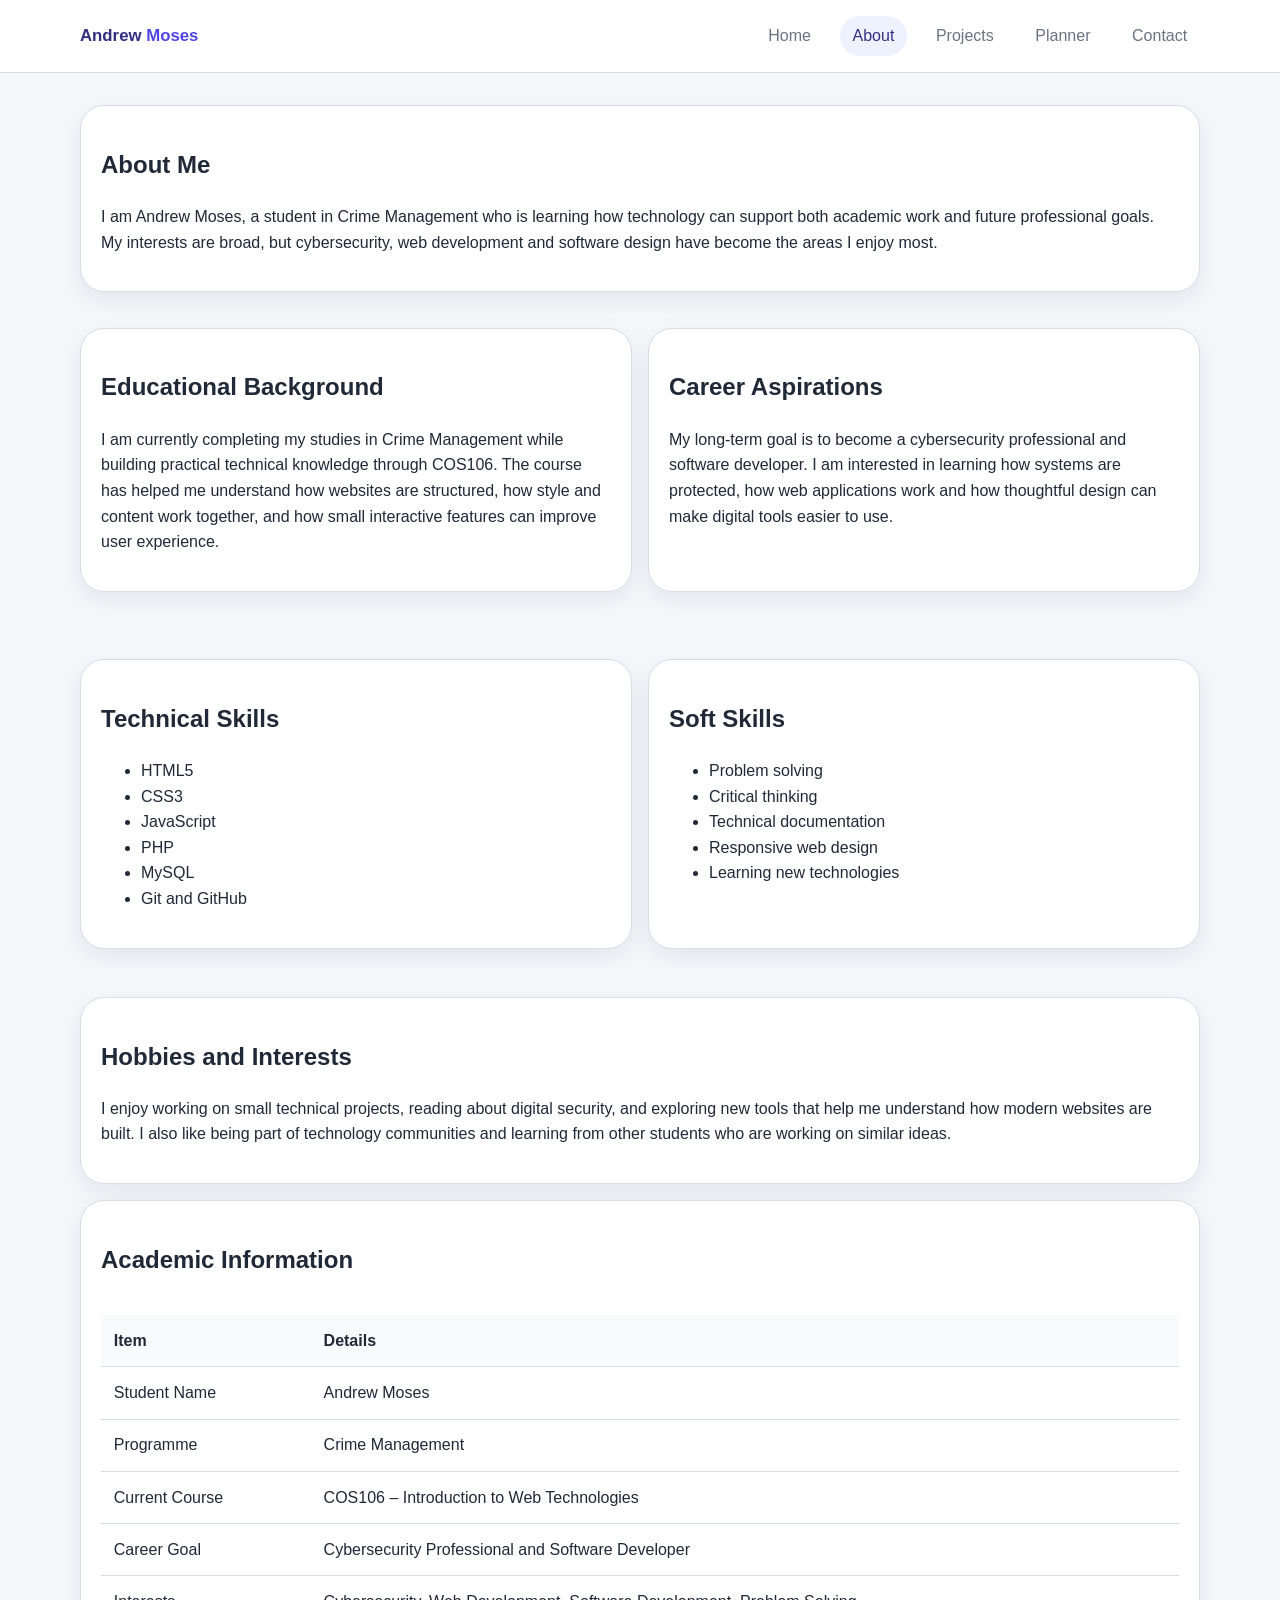
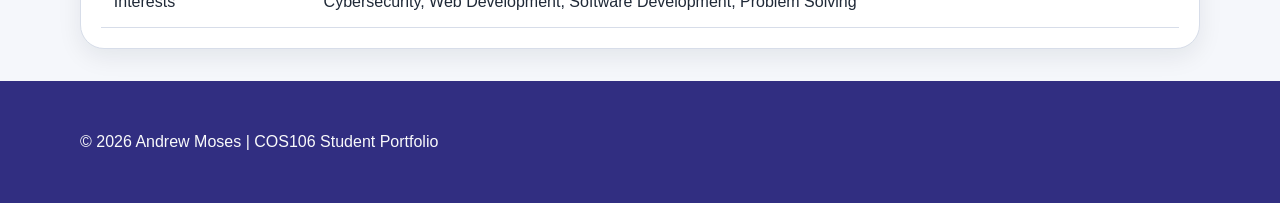
==== about.html @ 5b11bc4d "Initial commit: COS106 Student Portfolio" ====
<!DOCTYPE html>
<html lang="en">
<head>
    <meta charset="UTF-8">
    <meta name="viewport" content="width=device-width, initial-scale=1.0">
    <title>About Andrew Moses</title>
    <link rel="stylesheet" href="css/style.css">
</head>
<body>
    <header class="site-header">
        <div class="container topbar">
            <a class="brand" href="index.html">Andrew <span>Moses</span></a>
            <nav class="nav-links" aria-label="Primary navigation">
                <a href="index.html">Home</a>
                <a href="about.html" class="active">About</a>
                <a href="projects.html">Projects</a>
                <a href="planner.html">Planner</a>
                <a href="contact.html">Contact</a>
            </nav>
        </div>
    </header>

    <main class="container" style="padding-top: 2rem;">
        <section class="card">
            <h1>About Me</h1>
            <p>I am Andrew Moses, a student in Crime Management who is learning how technology can support both academic work and future professional goals. My interests are broad, but cybersecurity, web development and software design have become the areas I enjoy most.</p>
        </section>

        <section class="grid-2" style="margin-top: 1rem;">
            <article class="card">
                <h2>Educational Background</h2>
                <p>I am currently completing my studies in Crime Management while building practical technical knowledge through COS106. The course has helped me understand how websites are structured, how style and content work together, and how small interactive features can improve user experience.</p>
            </article>
            <article class="card">
                <h2>Career Aspirations</h2>
                <p>My long-term goal is to become a cybersecurity professional and software developer. I am interested in learning how systems are protected, how web applications work and how thoughtful design can make digital tools easier to use.</p>
            </article>
        </section>

        <section class="grid-2" style="margin-top: 1rem;">
            <article class="card">
                <h2>Technical Skills</h2>
                <ul>
                    <li>HTML5</li>
                    <li>CSS3</li>
                    <li>JavaScript</li>
                    <li>PHP</li>
                    <li>MySQL</li>
                    <li>Git and GitHub</li>
                </ul>
            </article>
            <article class="card">
                <h2>Soft Skills</h2>
                <ul>
                    <li>Problem solving</li>
                    <li>Critical thinking</li>
                    <li>Technical documentation</li>
                    <li>Responsive web design</li>
                    <li>Learning new technologies</li>
                </ul>
            </article>
        </section>

        <section class="card" style="margin-top: 1rem;">
            <h2>Hobbies and Interests</h2>
            <p>I enjoy working on small technical projects, reading about digital security, and exploring new tools that help me understand how modern websites are built. I also like being part of technology communities and learning from other students who are working on similar ideas.</p>
        </section>

        <section class="card" style="margin-top: 1rem;">
            <h2>Academic Information</h2>
            <div class="table-wrap">
                <table>
                    <thead>
                        <tr><th>Item</th><th>Details</th></tr>
                    </thead>
                    <tbody>
                        <tr><td>Student Name</td><td>Andrew Moses</td></tr>
                        <tr><td>Programme</td><td>Crime Management</td></tr>
                        <tr><td>Current Course</td><td>COS106 – Introduction to Web Technologies</td></tr>
                        <tr><td>Career Goal</td><td>Cybersecurity Professional and Software Developer</td></tr>
                        <tr><td>Interests</td><td>Cybersecurity, Web Development, Software Development, Problem Solving</td></tr>
                    </tbody>
                </table>
            </div>
        </section>
    </main>

    <footer class="footer">
        <div class="container">
            <p>© 2026 Andrew Moses | COS106 Student Portfolio</p>
        </div>
    </footer>

    <script src="js/main.js"></script>
</body>
</html>
---- css/style.css ----
/* Global colour palette and reusable design tokens */
:root {
    --bg: #f5f7fb;
    --surface: #ffffff;
    --surface-alt: #eef2ff;
    --text: #1f2937;
    --muted: #6b7280;
    --accent: #4f46e5;
    --accent-dark: #312e81;
    --border: #d7dde9;
    --success: #16a34a;
    --warning: #f59e0b;
    --shadow: 0 8px 24px rgba(15, 23, 42, 0.08);
}

* { box-sizing: border-box; }
body {
    margin: 0;
    font-family: "Segoe UI", Tahoma, Geneva, Verdana, sans-serif;
    background: var(--bg);
    color: var(--text);
    line-height: 1.6;
}
a { color: inherit; text-decoration: none; }
img { max-width: 100%; display: block; }
video { width: 100%; border-radius: 16px; }

.container {
    width: min(1120px, calc(100% - 2rem));
    margin: 0 auto;
}

.site-header {
    background: rgba(255,255,255,0.95);
    border-bottom: 1px solid var(--border);
    position: sticky;
    top: 0;
    z-index: 100;
    backdrop-filter: blur(16px);
}

.topbar {
    display: flex;
    justify-content: space-between;
    align-items: center;
    padding: 1rem 0;
}

.brand { font-weight: 700; color: var(--accent-dark); font-size: 1.05rem; }
.brand span { color: var(--accent); }

.nav-links {
    display: flex;
    gap: 1rem;
    flex-wrap: wrap;
}
.nav-links a {
    padding: 0.45rem 0.8rem;
    border-radius: 999px;
    transition: all 0.2s ease;
    color: var(--muted);
}
.nav-links a:hover, .nav-links a.active {
    background: var(--surface-alt);
    color: var(--accent-dark);
}

.hero {
    padding: 4rem 0 3rem;
}
.hero-grid {
    display: grid;
    gap: 2rem;
    align-items: center;
    grid-template-columns: 1.2fr 0.8fr;
}
.hero-card, .card, .panel, .contact-card {
    background: var(--surface);
    border: 1px solid var(--border);
    border-radius: 24px;
    box-shadow: var(--shadow);
}
.hero-card { padding: 2rem; }
.hero-card h1 { font-size: clamp(2rem, 3vw, 2.8rem); margin: 0 0 0.8rem; }
.hero-card p { color: var(--muted); margin-bottom: 1rem; }
.hero-meta { display: flex; gap: 1rem; flex-wrap: wrap; margin: 1rem 0 1.4rem; }
.badge {
    background: var(--surface-alt);
    color: var(--accent-dark);
    padding: 0.4rem 0.8rem;
    border-radius: 999px;
    font-size: 0.9rem;
}
.hero-actions { display: flex; gap: 1rem; flex-wrap: wrap; margin-top: 1.2rem; }
.btn {
    display: inline-block;
    border-radius: 999px;
    padding: 0.8rem 1.2rem;
    font-weight: 600;
    transition: transform 0.2s ease, box-shadow 0.2s ease;
}
.btn:hover { transform: translateY(-2px); }
.btn-primary {
    background: var(--accent);
    color: white;
}
.btn-secondary {
    background: transparent;
    border: 1px solid var(--border);
    color: var(--accent-dark);
}

.profile-photo {
    padding: 1rem;
    background: linear-gradient(135deg, #eef2ff, #ffffff);
}
.profile-photo img { border-radius: 20px; width: 100%; object-fit: cover; min-height: 420px; }

section { padding: 1.2rem 0 2rem; }
.section-title { display: flex; justify-content: space-between; align-items: center; margin-bottom: 1rem; }
.section-title h2 { margin: 0; font-size: 1.3rem; }
.muted { color: var(--muted); }

.grid-3 { display: grid; grid-template-columns: repeat(3, 1fr); gap: 1rem; }
.grid-2 { display: grid; grid-template-columns: repeat(2, 1fr); gap: 1rem; }
.card { padding: 1.25rem; transition: transform 0.2s ease, box-shadow 0.2s ease; }
.card:hover { transform: translateY(-4px); box-shadow: 0 12px 30px rgba(15,23,42,0.12); }
.stats { display: grid; grid-template-columns: repeat(4, 1fr); gap: 1rem; }
.stat { padding: 1rem; text-align: center; }
.stat strong { display: block; color: var(--accent); font-size: 1.45rem; }

.project-card { overflow: hidden; }
.project-card img { width: 100%; height: 220px; object-fit: cover; }
.project-card .content { padding: 1rem; }
.tech-list { display: flex; flex-wrap: wrap; gap: 0.5rem; margin-top: 0.8rem; }
.chip {
    font-size: 0.85rem;
    padding: 0.3rem 0.7rem;
    border-radius: 999px;
    background: var(--surface-alt);
    color: var(--accent-dark);
}

.table-wrap { overflow-x: auto; }
table { width: 100%; border-collapse: collapse; margin-top: 1rem; }
th, td { padding: 0.8rem; border-bottom: 1px solid var(--border); text-align: left; }
th { background: #f9fafb; }

.form-grid { display: grid; gap: 1rem; }
label { font-weight: 600; display: block; margin-bottom: 0.3rem; }
input, textarea, button {
    font: inherit;
    width: 100%;
    padding: 0.8rem 0.9rem;
    border-radius: 12px;
    border: 1px solid var(--border);
}
textarea { min-height: 120px; resize: vertical; }
button { cursor: pointer; }
.form-message {
    margin-top: 0.8rem;
    padding: 0.8rem 1rem;
    border-radius: 12px;
    background: #fef3c7;
    color: #92400e;
    display: none;
}
.form-message.success { display: block; background: #dcfce7; color: #166534; }
.form-message.error { display: block; background: #fee2e2; color: #b91c1c; }

.planner-panel { padding: 1.25rem; }
.task-input { display: flex; gap: 0.75rem; flex-wrap: wrap; margin-bottom: 1rem; }
.task-item { display: flex; justify-content: space-between; align-items: center; gap: 0.75rem; padding: 0.8rem 0; border-bottom: 1px solid var(--border); }
.task-item.done .task-text { text-decoration: line-through; color: var(--muted); }
.task-actions button { width: auto; padding: 0.4rem 0.7rem; margin-left: 0.25rem; }
.progress-wrap { margin: 1rem 0; }
.progress-bar { width: 100%; height: 10px; background: #e5e7eb; border-radius: 999px; overflow: hidden; }
.progress-bar > span { display: block; height: 100%; width: 0; background: linear-gradient(90deg, var(--accent), #7c3aed); transition: width 0.2s ease; }
.metrics { display: flex; gap: 1rem; flex-wrap: wrap; margin: 1rem 0; }
.metric { background: #f9fafb; padding: 0.7rem 0.9rem; border-radius: 10px; }

.footer {
    background: var(--accent-dark);
    color: #f9fafb;
    padding: 2rem 0;
    margin-top: 2rem;
}
.footer a { color: #dbeafe; }

/* Responsive layout adjustments for smaller screens */
@media (max-width: 900px) {
    .hero-grid, .grid-3, .grid-2, .stats { grid-template-columns: 1fr; }
}

@media (max-width: 640px) {
    .topbar { flex-direction: column; align-items: flex-start; gap: 0.75rem; }
    .hero { padding-top: 2rem; }
    .hero-card { padding: 1.25rem; }
    .hero-actions { flex-direction: column; }
    .task-input { flex-direction: column; }
}
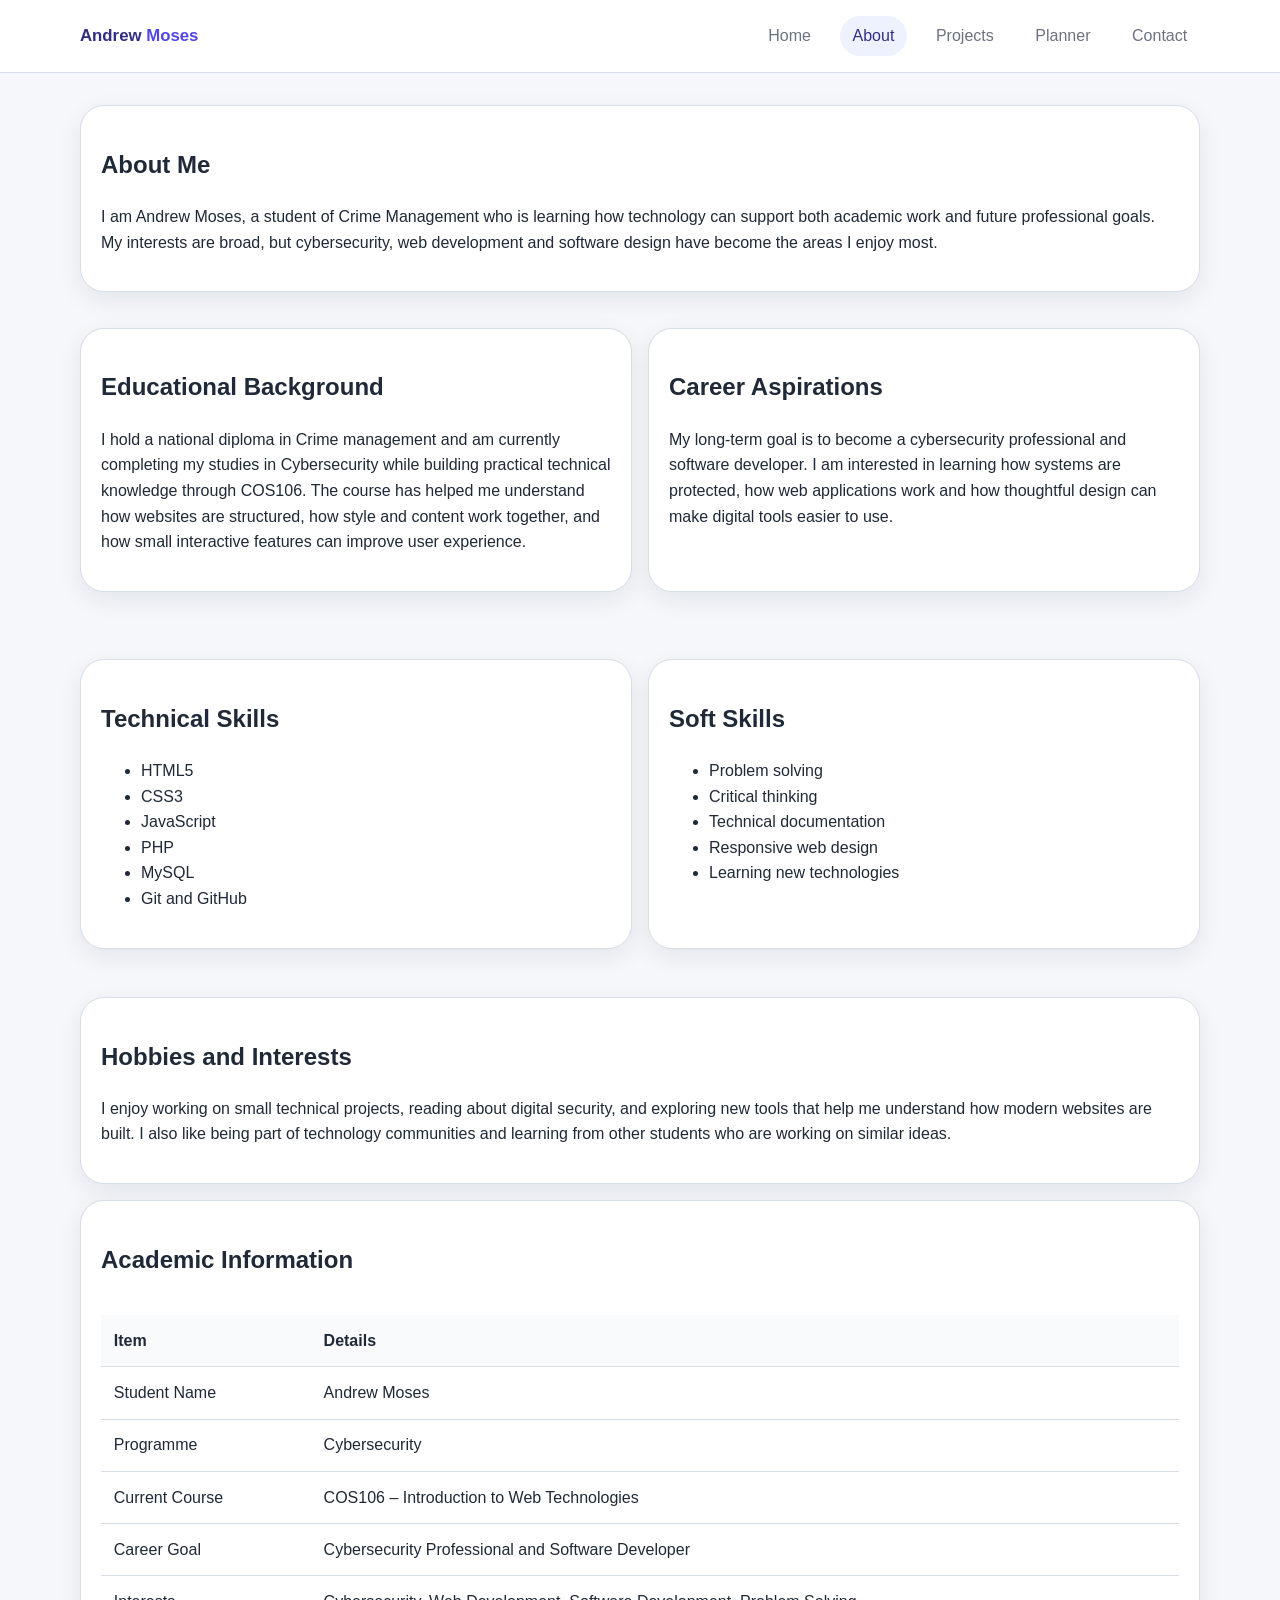
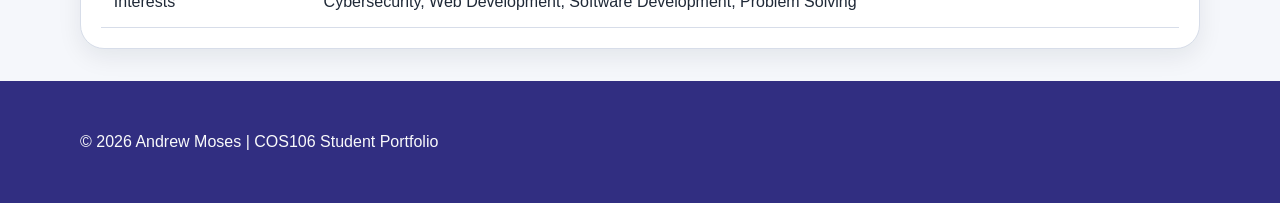
==== commit d14bbd83: "Update about.html" ====
--- a/about.html
+++ b/about.html
@@ -23,13 +23,13 @@
     <main class="container" style="padding-top: 2rem;">
         <section class="card">
             <h1>About Me</h1>
-            <p>I am Andrew Moses, a student in Crime Management who is learning how technology can support both academic work and future professional goals. My interests are broad, but cybersecurity, web development and software design have become the areas I enjoy most.</p>
+            <p>I am Andrew Moses, a student of Crime Management who is learning how technology can support both academic work and future professional goals. My interests are broad, but cybersecurity, web development and software design have become the areas I enjoy most.</p>
         </section>
 
         <section class="grid-2" style="margin-top: 1rem;">
             <article class="card">
                 <h2>Educational Background</h2>
-                <p>I am currently completing my studies in Crime Management while building practical technical knowledge through COS106. The course has helped me understand how websites are structured, how style and content work together, and how small interactive features can improve user experience.</p>
+                <p>I hold a national diploma in Crime management and am currently completing my studies in Cybersecurity while building practical technical knowledge through COS106. The course has helped me understand how websites are structured, how style and content work together, and how small interactive features can improve user experience.</p>
             </article>
             <article class="card">
                 <h2>Career Aspirations</h2>
@@ -75,7 +75,7 @@
                     </thead>
                     <tbody>
                         <tr><td>Student Name</td><td>Andrew Moses</td></tr>
-                        <tr><td>Programme</td><td>Crime Management</td></tr>
+                        <tr><td>Programme</td><td>Cybersecurity</td></tr>
                         <tr><td>Current Course</td><td>COS106 – Introduction to Web Technologies</td></tr>
                         <tr><td>Career Goal</td><td>Cybersecurity Professional and Software Developer</td></tr>
                         <tr><td>Interests</td><td>Cybersecurity, Web Development, Software Development, Problem Solving</td></tr>
